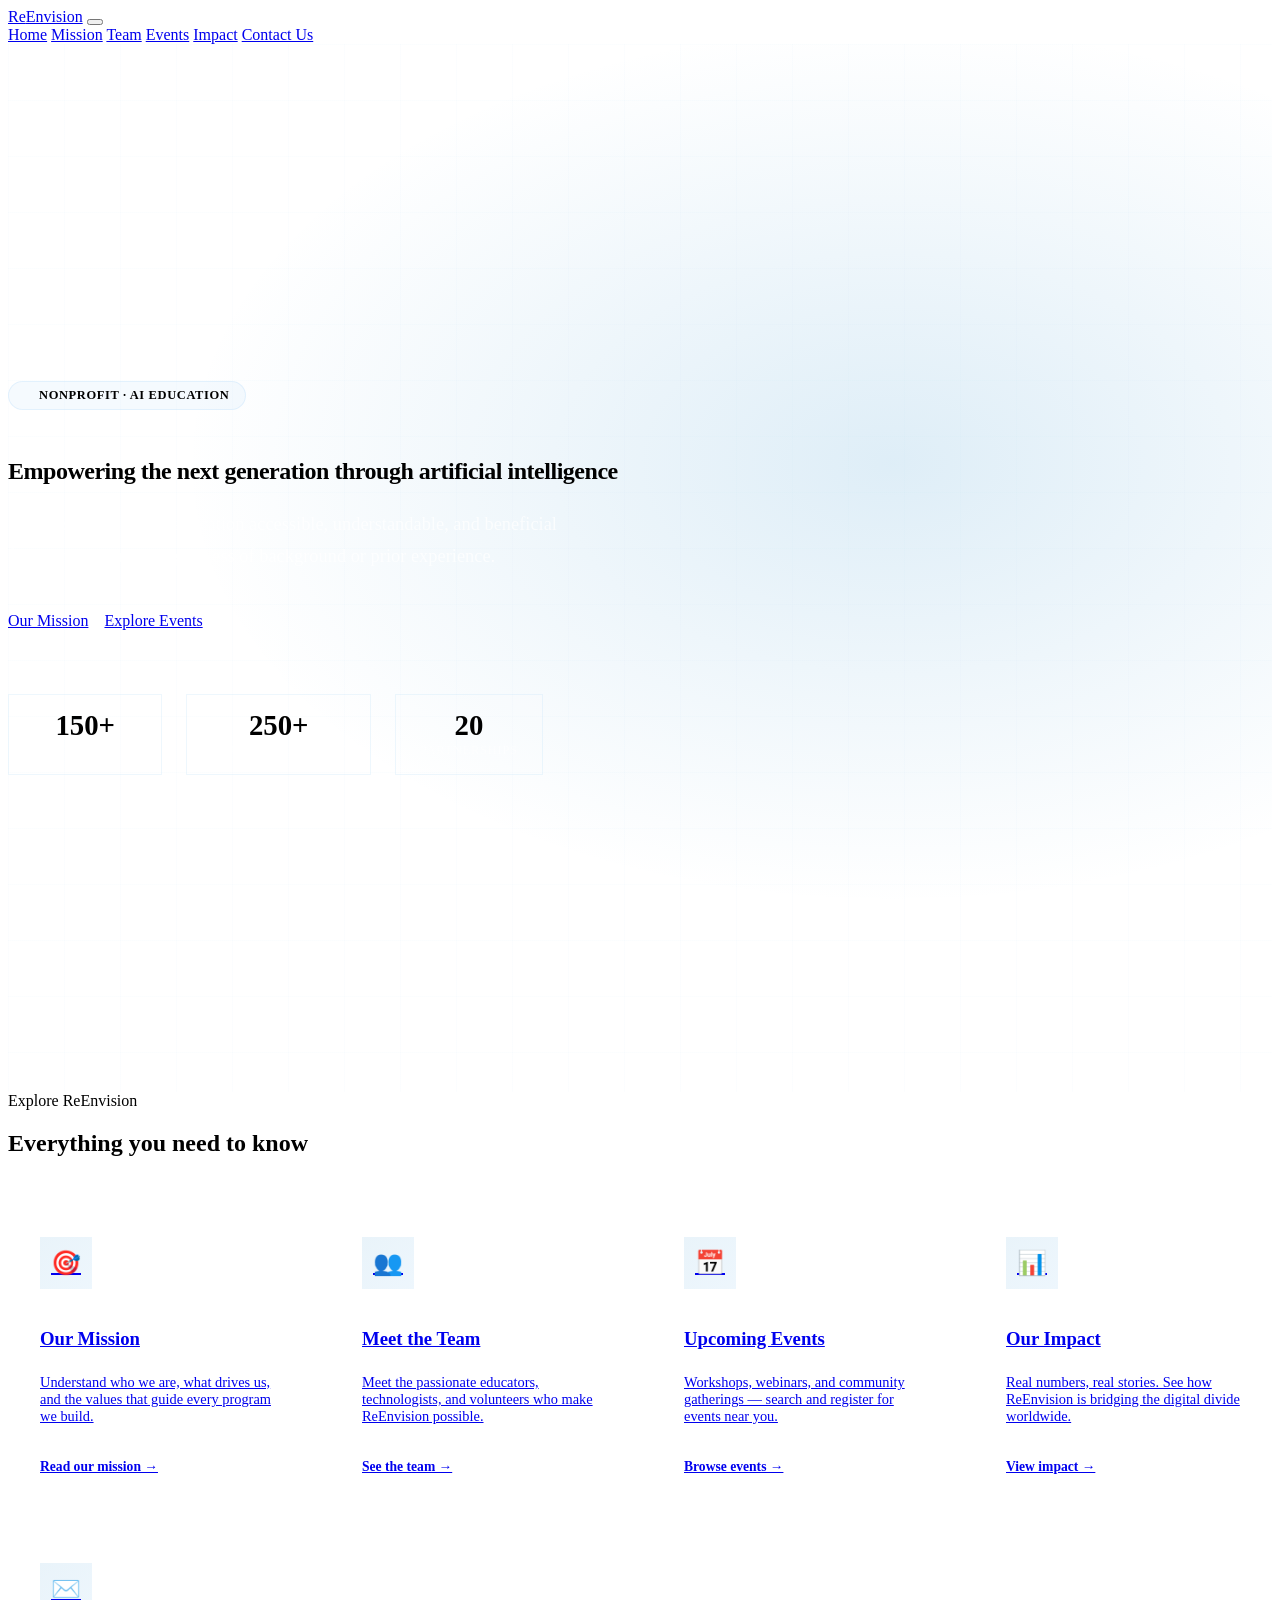
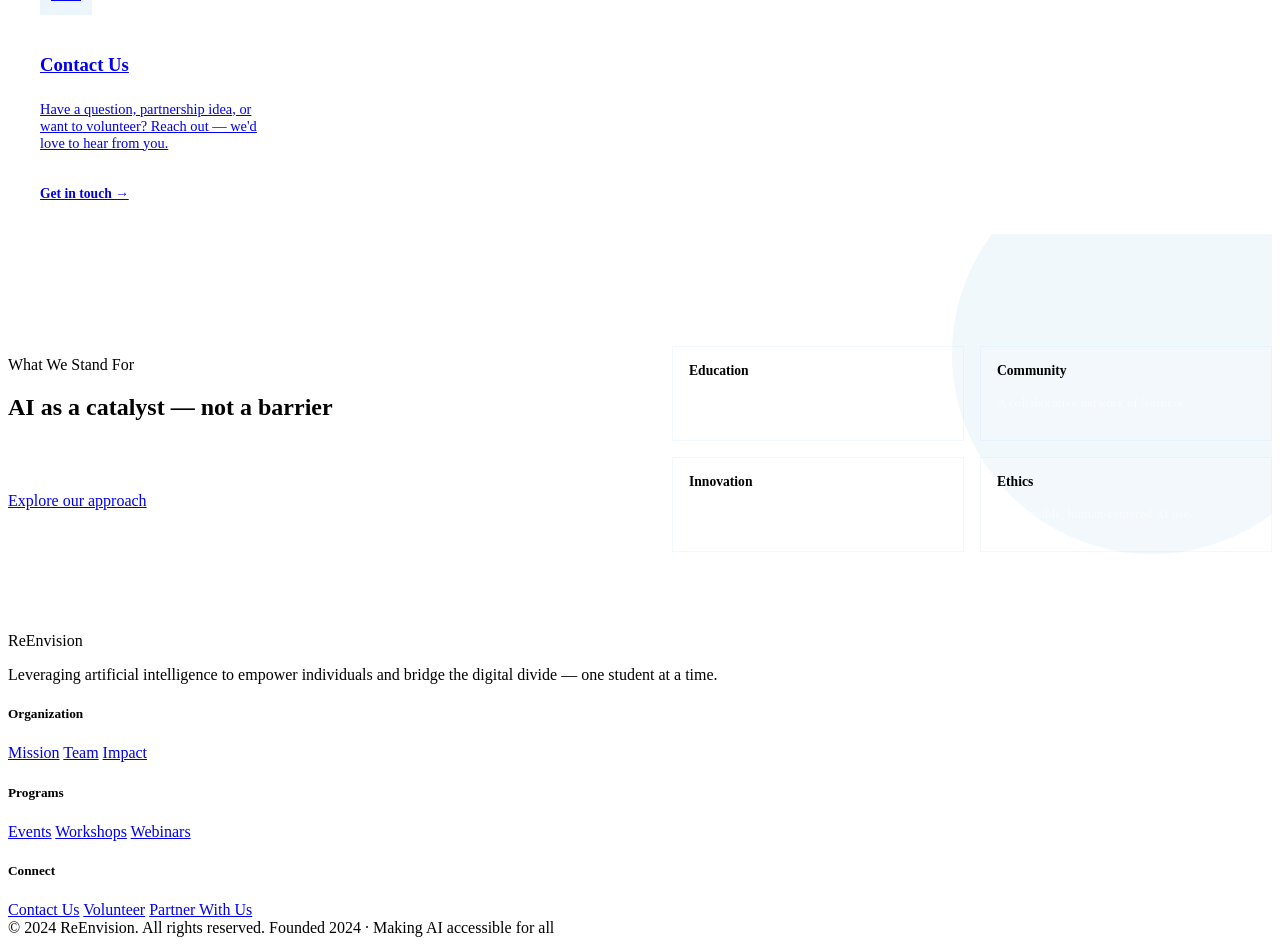
==== index.html @ 3df73516 "Add files via upload new files" ====
<!DOCTYPE html>
<html lang="en">
<head>
  <meta charset="UTF-8" />
  <meta name="viewport" content="width=device-width, initial-scale=1.0" />
  <title>ReEnvision — AI Education for Everyone</title>
  <link rel="stylesheet" href="style.css" />
  <style>
    /* ── Hero ── */
    .hero {
      background: linear-gradient(135deg, var(--navy) 0%, var(--mid-blue) 60%, #1a4a7a 100%);
      position: relative;
      overflow: hidden;
      padding: 120px 0 100px;
      min-height: 92vh;
      display: flex;
      align-items: center;
    }
    .hero::before {
      content: '';
      position: absolute;
      inset: 0;
      background: radial-gradient(ellipse 80% 60% at 70% 40%, rgba(74,159,212,0.18) 0%, transparent 70%);
    }
    .hero-grid-bg {
      position: absolute;
      inset: 0;
      background-image:
        linear-gradient(rgba(168,212,245,0.04) 1px, transparent 1px),
        linear-gradient(90deg, rgba(168,212,245,0.04) 1px, transparent 1px);
      background-size: 56px 56px;
    }
    .hero-content {
      position: relative;
      z-index: 2;
      max-width: 720px;
    }
    .hero-tag {
      display: inline-flex;
      align-items: center;
      gap: 8px;
      background: rgba(168,212,245,0.12);
      border: 1px solid rgba(168,212,245,0.25);
      border-radius: 100px;
      padding: 6px 16px;
      font-size: 0.78rem;
      font-weight: 600;
      color: var(--baby-blue);
      font-family: var(--font-display);
      letter-spacing: 0.05em;
      text-transform: uppercase;
      margin-bottom: 28px;
    }
    .hero-tag::before {
      content: '';
      width: 6px; height: 6px;
      background: var(--baby-blue);
      border-radius: 50%;
      animation: pulse 2s infinite;
    }
    @keyframes pulse {
      0%,100% { opacity: 1; transform: scale(1); }
      50%      { opacity: 0.5; transform: scale(1.4); }
    }
    .hero h1 {
      color: var(--white);
      margin-bottom: 24px;
      letter-spacing: -0.02em;
    }
    .hero h1 em {
      font-style: normal;
      color: var(--baby-blue);
    }
    .hero-sub {
      font-size: 1.15rem;
      color: rgba(255,255,255,0.72);
      margin-bottom: 40px;
      max-width: 560px;
      line-height: 1.7;
      font-family: var(--font-body);
    }
    .hero-btns { display: flex; gap: 16px; flex-wrap: wrap; }

    /* Floating stat chips */
    .hero-stats {
      display: flex;
      gap: 24px;
      margin-top: 64px;
      flex-wrap: wrap;
    }
    .stat-chip {
      background: rgba(255,255,255,0.06);
      border: 1px solid rgba(168,212,245,0.2);
      border-radius: var(--radius-md);
      padding: 16px 24px;
      text-align: center;
    }
    .stat-chip strong {
      display: block;
      font-family: var(--font-display);
      font-size: 1.8rem;
      font-weight: 800;
      color: var(--baby-blue);
      line-height: 1;
    }
    .stat-chip span {
      font-size: 0.78rem;
      color: rgba(255,255,255,0.55);
      text-transform: uppercase;
      letter-spacing: 0.06em;
    }

    /* ── Navigation Cards (Home Hub) ── */
    .nav-hub { background: var(--light-bg); }
    .hub-grid {
      display: grid;
      grid-template-columns: repeat(auto-fit, minmax(280px, 1fr));
      gap: 24px;
      margin-top: 48px;
    }
    .hub-card {
      background: var(--white);
      border: 1px solid var(--border);
      border-radius: var(--radius-md);
      padding: 32px;
      transition: var(--transition);
      box-shadow: var(--shadow-card);
      position: relative;
      overflow: hidden;
      display: flex;
      flex-direction: column;
    }
    .hub-card::before {
      content: '';
      position: absolute;
      top: 0; left: 0; right: 0;
      height: 3px;
      background: linear-gradient(90deg, var(--accent), var(--baby-blue));
      transform: scaleX(0);
      transform-origin: left;
      transition: var(--transition);
    }
    .hub-card:hover { transform: translateY(-6px); box-shadow: var(--shadow-hover); border-color: var(--baby-blue); }
    .hub-card:hover::before { transform: scaleX(1); }
    .hub-icon {
      width: 52px; height: 52px;
      background: linear-gradient(135deg, rgba(74,159,212,0.12), rgba(168,212,245,0.2));
      border-radius: var(--radius-sm);
      display: flex; align-items: center; justify-content: center;
      font-size: 1.5rem;
      margin-bottom: 20px;
    }
    .hub-card h3 { margin-bottom: 10px; }
    .hub-card p  { font-size: 0.9rem; flex: 1; }
    .hub-link {
      display: inline-flex;
      align-items: center;
      gap: 6px;
      margin-top: 20px;
      font-size: 0.85rem;
      font-weight: 600;
      color: var(--accent);
      font-family: var(--font-display);
      transition: var(--transition);
    }
    .hub-link:hover { gap: 10px; }

    /* ── Mission Strip ── */
    .mission-strip {
      background: linear-gradient(135deg, var(--navy), var(--mid-blue));
      color: var(--white);
      padding: 80px 0;
      position: relative;
      overflow: hidden;
    }
    .mission-strip::after {
      content: '';
      position: absolute;
      right: -80px; top: -80px;
      width: 400px; height: 400px;
      border-radius: 50%;
      background: rgba(74,159,212,0.08);
    }
    .mission-strip-inner {
      display: grid;
      grid-template-columns: 1fr 1fr;
      gap: 64px;
      align-items: center;
      position: relative;
      z-index: 1;
    }
    .mission-strip h2 { color: var(--white); }
    .mission-strip p { color: rgba(255,255,255,0.72); margin-top: 16px; }
    .pillars { margin-top: 32px; display: grid; grid-template-columns: 1fr 1fr; gap: 16px; }
    .pillar {
      background: rgba(255,255,255,0.06);
      border: 1px solid rgba(168,212,245,0.15);
      border-radius: var(--radius-sm);
      padding: 16px;
    }
    .pillar-name {
      font-family: var(--font-display);
      font-weight: 700;
      font-size: 0.85rem;
      color: var(--baby-blue);
      margin-bottom: 4px;
    }
    .pillar p { font-size: 0.82rem; color: rgba(255,255,255,0.6); }

    /* ── Responsive ── */
    @media (max-width: 768px) {
      .mission-strip-inner { grid-template-columns: 1fr; gap: 32px; }
      .hero { min-height: auto; padding: 80px 0 60px; }
    }
  </style>
</head>
<body>

<!-- ── Navigation ── -->
<nav class="nav">
  <div class="container nav-inner">
    <a class="nav-logo" href="index.html">Re<span>Envision</span></a>
    <button class="nav-toggle" aria-label="Toggle menu" onclick="this.nextElementSibling.classList.toggle('open')">
      <span></span><span></span><span></span>
    </button>
    <div class="nav-links">
      <a href="index.html" class="active">Home</a>
      <a href="mission.html">Mission</a>
      <a href="team.html">Team</a>
      <a href="events.html">Events</a>
      <a href="impact.html">Impact</a>
      <a href="contact.html" class="nav-cta">Contact Us</a>
    </div>
  </div>
</nav>

<!-- ── Hero ── -->
<section class="hero">
  <div class="hero-grid-bg"></div>
  <div class="container">
    <div class="hero-content">
      <div class="hero-tag">Nonprofit · AI Education</div>
      <h1>Empowering the next generation through <em>artificial intelligence</em></h1>
      <p class="hero-sub">ReEnvision makes AI education accessible, understandable, and beneficial for every student — regardless of background or prior experience.</p>
      <div class="hero-btns">
        <a href="mission.html" class="btn btn-primary">Our Mission</a>
        <a href="events.html" class="btn btn-outline">Explore Events</a>
      </div>
      <div class="hero-stats">
        <div class="stat-chip"><strong>150+</strong><span>Contributors</span></div>
        <div class="stat-chip"><strong>250+</strong><span>Hours of Content</span></div>
        <div class="stat-chip"><strong>20</strong><span>Partnerships</span></div>
      </div>
    </div>
  </div>
</section>

<!-- ── Hub Navigation ── -->
<section class="section nav-hub">
  <div class="container">
    <div class="text-center">
      <div class="eyebrow">Explore ReEnvision</div>
      <h2>Everything you need to know</h2>
      <div class="divider"></div>
    </div>
    <div class="hub-grid">
      <a href="mission.html" class="hub-card">
        <div class="hub-icon">🎯</div>
        <h3>Our Mission</h3>
        <p>Understand who we are, what drives us, and the values that guide every program we build.</p>
        <span class="hub-link">Read our mission →</span>
      </a>
      <a href="team.html" class="hub-card">
        <div class="hub-icon">👥</div>
        <h3>Meet the Team</h3>
        <p>Meet the passionate educators, technologists, and volunteers who make ReEnvision possible.</p>
        <span class="hub-link">See the team →</span>
      </a>
      <a href="events.html" class="hub-card">
        <div class="hub-icon">📅</div>
        <h3>Upcoming Events</h3>
        <p>Workshops, webinars, and community gatherings — search and register for events near you.</p>
        <span class="hub-link">Browse events →</span>
      </a>
      <a href="impact.html" class="hub-card">
        <div class="hub-icon">📊</div>
        <h3>Our Impact</h3>
        <p>Real numbers, real stories. See how ReEnvision is bridging the digital divide worldwide.</p>
        <span class="hub-link">View impact →</span>
      </a>
      <a href="contact.html" class="hub-card">
        <div class="hub-icon">✉️</div>
        <h3>Contact Us</h3>
        <p>Have a question, partnership idea, or want to volunteer? Reach out — we'd love to hear from you.</p>
        <span class="hub-link">Get in touch →</span>
      </a>
    </div>
  </div>
</section>

<!-- ── Mission Strip ── -->
<section class="mission-strip">
  <div class="container">
    <div class="mission-strip-inner">
      <div>
        <div class="eyebrow" style="color:var(--baby-blue)">What We Stand For</div>
        <h2>AI as a catalyst — not a barrier</h2>
        <p>We believe technology should uplift, not divide. ReEnvision exists to ensure that students from every background can participate in — and shape — the AI-powered future.</p>
        <a href="mission.html" class="btn btn-outline" style="margin-top:28px">Explore our approach</a>
      </div>
      <div class="pillars">
        <div class="pillar">
          <div class="pillar-name">Education</div>
          <p>Hands-on AI learning for all skill levels.</p>
        </div>
        <div class="pillar">
          <div class="pillar-name">Community</div>
          <p>A collaborative network of learners.</p>
        </div>
        <div class="pillar">
          <div class="pillar-name">Innovation</div>
          <p>Solving real problems with real tools.</p>
        </div>
        <div class="pillar">
          <div class="pillar-name">Ethics</div>
          <p>Responsible, human-centered AI use.</p>
        </div>
      </div>
    </div>
  </div>
</section>

<!-- ── Footer ── -->
<footer class="footer">
  <div class="container">
    <div class="footer-grid">
      <div class="footer-brand">
        <div class="footer-logo">Re<span>Envision</span></div>
        <p>Leveraging artificial intelligence to empower individuals and bridge the digital divide — one student at a time.</p>
      </div>
      <div class="footer-col">
        <h5>Organization</h5>
        <a href="mission.html">Mission</a>
        <a href="team.html">Team</a>
        <a href="impact.html">Impact</a>
      </div>
      <div class="footer-col">
        <h5>Programs</h5>
        <a href="events.html">Events</a>
        <a href="events.html">Workshops</a>
        <a href="events.html">Webinars</a>
      </div>
      <div class="footer-col">
        <h5>Connect</h5>
        <a href="contact.html">Contact Us</a>
        <a href="contact.html">Volunteer</a>
        <a href="contact.html">Partner With Us</a>
      </div>
    </div>
    <div class="footer-bottom">
      <span>© 2024 ReEnvision. All rights reserved.</span>
      <span>Founded 2024 · Making AI accessible for all</span>
    </div>
  </div>
</footer>

</body>
</html>
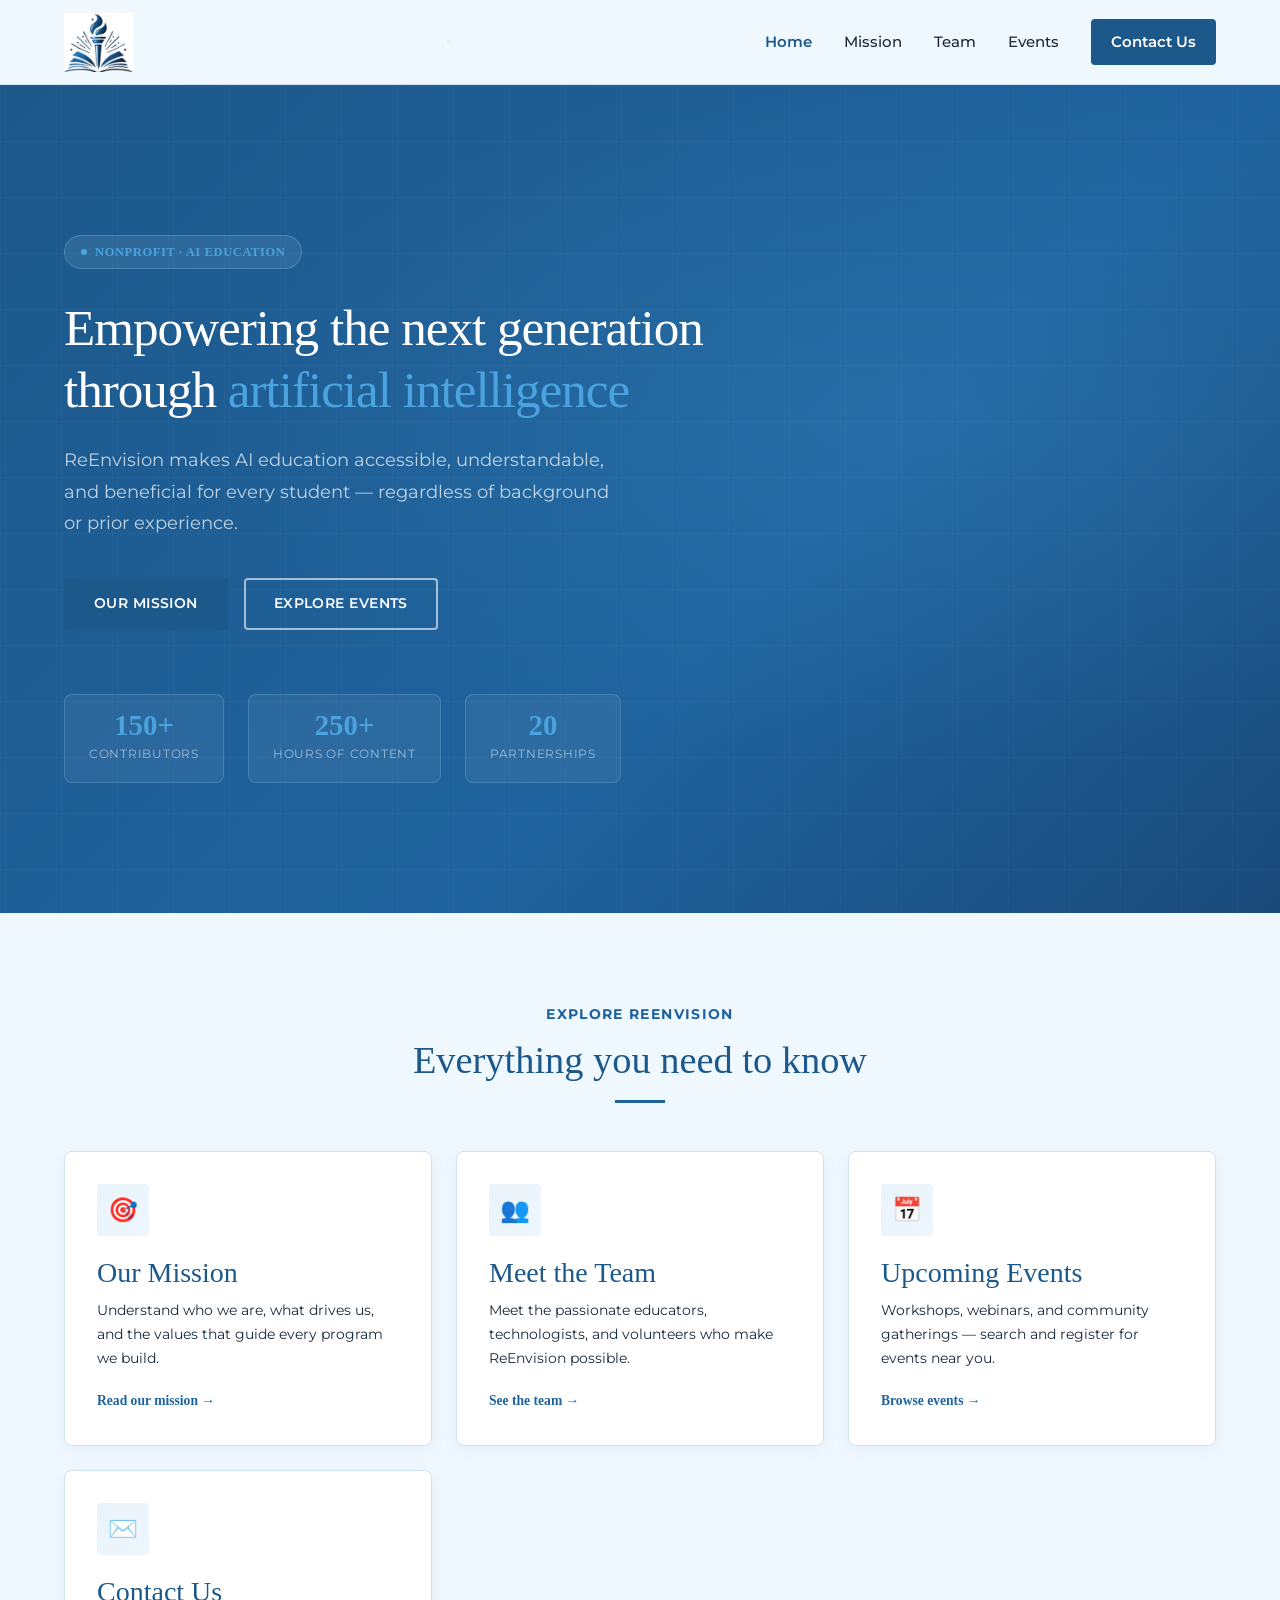
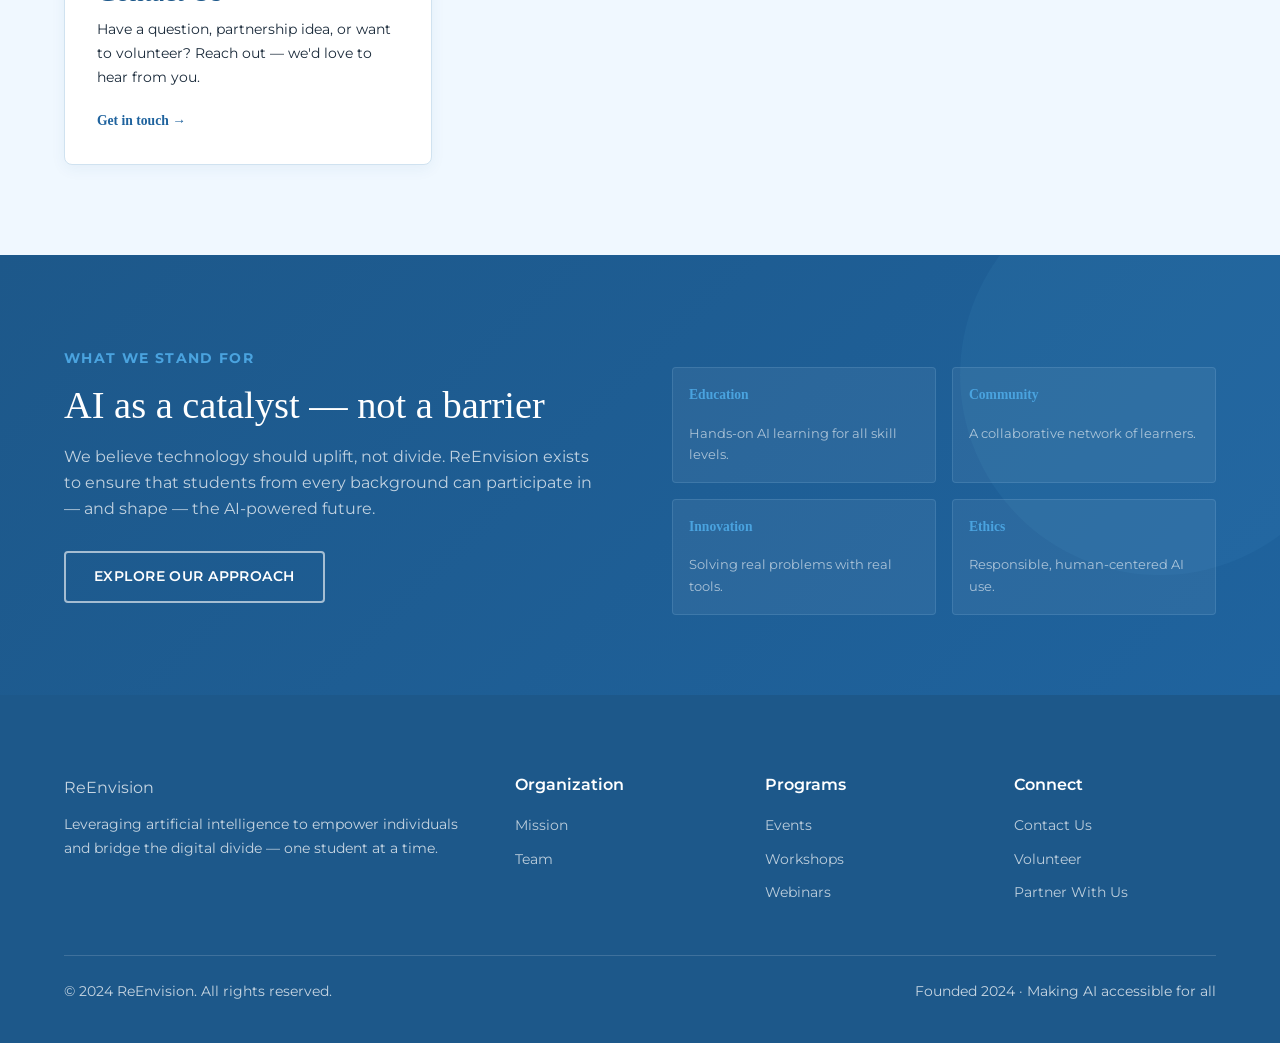
==== commit 9bfb5130: "Add files via upload" ====
--- a/index.html
+++ b/index.html
@@ -219,7 +219,7 @@
 <!-- ── Navigation ── -->
 <nav class="nav">
   <div class="container nav-inner">
-    <a class="nav-logo" href="index.html">Re<span>Envision</span></a>
+    <a class="nav-logo" href="index.html"><img src="reenvisionlogo.png" alt="ReEnvision Logo" class="logo-img"></a>
     <button class="nav-toggle" aria-label="Toggle menu" onclick="this.nextElementSibling.classList.toggle('open')">
       <span></span><span></span><span></span>
     </button>
@@ -228,7 +228,7 @@
       <a href="mission.html">Mission</a>
       <a href="team.html">Team</a>
       <a href="events.html">Events</a>
-      <a href="impact.html">Impact</a>
+     
       <a href="contact.html" class="nav-cta">Contact Us</a>
     </div>
   </div>
@@ -282,12 +282,6 @@
         <p>Workshops, webinars, and community gatherings — search and register for events near you.</p>
         <span class="hub-link">Browse events →</span>
       </a>
-      <a href="impact.html" class="hub-card">
-        <div class="hub-icon">📊</div>
-        <h3>Our Impact</h3>
-        <p>Real numbers, real stories. See how ReEnvision is bridging the digital divide worldwide.</p>
-        <span class="hub-link">View impact →</span>
-      </a>
       <a href="contact.html" class="hub-card">
         <div class="hub-icon">✉️</div>
         <h3>Contact Us</h3>
@@ -342,7 +336,6 @@
         <h5>Organization</h5>
         <a href="mission.html">Mission</a>
         <a href="team.html">Team</a>
-        <a href="impact.html">Impact</a>
       </div>
       <div class="footer-col">
         <h5>Programs</h5>
@@ -365,4 +358,4 @@
 </footer>
 
 </body>
-</html>+</html>
--- a/style.css
+++ b/style.css
@@ -0,0 +1,354 @@
+/* ==========================================================================
+   GOOGLE FONTS - BRAND DIRECTIVES
+   ========================================================================== */
+@import url('https://fonts.googleapis.com/css2?family=Montserrat:ital,wght@0,300;0,400;0,500;0,600;0,700;1,400&display=swap');
+
+/* ==========================================================================
+   1. GLOBAL VARIABLES & DESIGN SYSTEM (ADHERING TO BRANDING BOOK)
+   ========================================================================== */
+:root {
+  /* Brand Approved Palette */
+  --navy: #1d588a;          /* Main Deep Blue: Trust & Stability */
+  --mid-blue: #1f639e;      /* Accent Blue: Innovation & Growth */
+  --baby-blue: #4aa3df;     /* Supporting Contrast Tint */
+  --accent: #1f639e;        /* Action Primary */
+  --white: #ffffff;
+  --light-bg: #F0F8FF;      /* Ice Blue: Openness & Equality */
+  --text-dark: #1a2a3a;     /* Off-black charcoal for readability */
+  --text-mid: #4a5a6a;
+  --border: #d0e2f0;
+
+  /* Brand Typography Directives */
+  --font-display: 'Garamond', 'Times New Roman', serif; /* Approved Headings */
+  --font-body: 'Montserrat', sans-serif;                /* Approved Body Text */
+
+  /* Structural Accents */
+  --radius-sm: 4px;
+  --radius-md: 8px;
+  --transition: all 0.25s ease-in-out;
+  --shadow-card: 0 4px 15px rgba(29, 88, 138, 0.06);
+}
+
+/* ==========================================================================
+   2. BASE STYLES & RESET
+   ========================================================================== */
+*, *::before, *::after {
+  box-sizing: border-box;
+  margin: 0;
+  padding: 0;
+}
+
+body {
+  font-family: var(--font-body);
+  background-color: var(--white);
+  color: var(--text-dark);
+  line-height: 1.65;
+  font-size: 16px;
+}
+
+a {
+  text-decoration: none;
+  color: inherit;
+  transition: var(--transition);
+}
+
+/* ==========================================================================
+   3. STRUCTURAL LAYOUT UTILITIES
+   ========================================================================== */
+.container {
+  width: 100%;
+  max-width: 1200px;
+  margin: 0 auto;
+  padding: 0 24px;
+}
+
+.section {
+  padding: 90px 0;
+}
+
+.text-center { text-align: center; }
+
+.divider {
+  width: 50px;
+  height: 3px;
+  background: var(--mid-blue);
+  margin: 16px auto 32px;
+}
+
+.eyebrow {
+  font-family: var(--font-body);
+  font-size: 0.85rem;
+  font-weight: 700;
+  text-transform: uppercase;
+  letter-spacing: 0.1em;
+  color: var(--mid-blue);
+  margin-bottom: 12px;
+}
+
+/* Heading Treatments (Garamond/Serif Stack) */
+h1, h2, h3, h4, h5, h6 {
+  font-family: var(--font-display);
+  color: var(--navy);
+  font-weight: normal; /* Classic editorial appearance */
+  line-height: 1.2;
+}
+
+h1 { font-size: 3.2rem; margin-bottom: 20px; }
+h2 { font-size: 2.4rem; margin-bottom: 16px; }
+h3 { font-size: 1.75rem; margin-bottom: 12px; }
+
+/* ==========================================================================
+   4. NAVIGATION BAR (FIXING LOGO CONTRAST & MAKING IT BIGGER)
+   ========================================================================== */
+.nav {
+  position: sticky;
+  top: 0;
+  z-index: 1000;
+  background: var(--light-bg); /* Use ice-blue backdrop to support blue logo variants */
+  border-bottom: 1px solid var(--border);
+  padding: 12px 0;
+}
+
+.nav-inner {
+  display: flex;
+  justify-content: space-between;
+  align-items: center;
+}
+
+.nav-logo {
+  display: flex;
+  align-items: center;
+}
+
+.logo-img {
+  height: 60px;               /* Change 1: Expanded from 42px to make the logo prominent */
+  width: auto;                /* Retains original asset aspect ratio scale */
+  display: block;
+  object-fit: contain;
+}
+
+.nav-links {
+  display: flex;
+  align-items: center;
+  gap: 32px;
+}
+
+.nav-links a {
+  color: var(--text-dark);
+  font-size: 0.95rem;
+  font-weight: 500;
+}
+
+.nav-links a:hover,
+.nav-links a.active {
+  color: var(--navy);
+  font-weight: 600;
+}
+
+.nav-links .nav-cta {
+  background: var(--navy);
+  color: var(--white);
+  padding: 10px 20px;
+  border-radius: var(--radius-sm);
+  font-weight: 600;
+}
+
+.nav-links .nav-cta:hover,
+.nav-links .nav-cta:focus,
+.nav-links .nav-cta:visited,
+.nav-links .nav-cta.active {
+  color: var(--white);
+}
+
+.nav-links .nav-cta:hover {
+  background: var(--mid-blue);
+}
+
+/* ==========================================================================
+   5. BUTTON COMPONENTS
+   ========================================================================== */
+.btn {
+  display: inline-flex;
+  align-items: center;
+  justify-content: center;
+  padding: 12px 28px;
+  font-family: var(--font-body);
+  font-size: 0.9rem;
+  font-weight: 600;
+  letter-spacing: 0.03em;
+  text-transform: uppercase;
+  border-radius: var(--radius-sm);
+  transition: var(--transition);
+  border: 2px solid transparent;
+  cursor: pointer;
+}
+
+.btn-primary {
+  background: var(--navy);
+  color: var(--white);
+}
+
+.btn-primary:hover {
+  background: var(--mid-blue);
+  transform: translateY(-1px);
+}
+
+.btn-outline {
+  background: transparent;
+  border-color: rgba(255, 255, 255, 0.6);
+  color: var(--white);
+}
+
+.btn-outline:hover {
+  background: rgba(255, 255, 255, 0.15);
+  border-color: var(--white);
+}
+
+.btn-outline-dark {
+  background: transparent;
+  border-color: var(--navy);
+  color: var(--navy);
+}
+
+.btn-outline-dark:hover {
+  background: var(--light-bg);
+}
+
+/* ==========================================================================
+   6. GRID & LAYOUT UTILITIES
+   ========================================================================== */
+.team-grid {
+  display: grid;
+  grid-template-columns: repeat(auto-fill, minmax(280px, 1fr));
+  gap: 32px;
+}
+
+.team-card {
+  background: var(--white);
+  border: 1px solid var(--border);
+  border-radius: var(--radius-md);
+  padding: 32px 24px;
+  text-align: center;
+  box-shadow: var(--shadow-card);
+}
+
+.team-avatar {
+  width: 64px;
+  height: 64px;
+  background: var(--light-bg);
+  color: var(--navy);
+  border-radius: 50%;
+  display: flex;
+  align-items: center;
+  justify-content: center;
+  margin: 0 auto 16px;
+  font-weight: bold;
+}
+
+/* Footer Layout */
+.footer {
+  background: var(--navy); /* Stable corporate bottom frame */
+  color: rgba(255, 255, 255, 0.75);
+  padding: 80px 0 40px;
+}
+
+.footer h5 {
+  color: var(--white);
+  font-family: var(--font-body);
+  font-weight: 600;
+  font-size: 1rem;
+  margin-bottom: 20px;
+}
+
+.footer-grid {
+  display: grid;
+  grid-template-columns: 2fr repeat(3, 1fr);
+  gap: 48px;
+  margin-bottom: 40px;
+}
+
+.footer-brand p {
+  font-size: 0.9rem;
+  margin-top: 12px;
+}
+
+.footer-col a {
+  display: block;
+  color: rgba(255, 255, 255, 0.7);
+  margin-bottom: 10px;
+  font-size: 0.9rem;
+}
+
+.footer-col a:hover {
+  color: var(--white);
+  text-decoration: underline;
+}
+
+.footer-bottom {
+  border-top: 1px solid rgba(255, 255, 255, 0.15);
+  padding-top: 24px;
+  display: flex;
+  justify-content: space-between;
+  font-size: 0.85rem;
+}
+
+/* ==========================================================================
+   7. CONTACT HERO CONTRAST FIXES (OVERRIDING TIMELINE PROSE BLOCKS)
+   ========================================================================== */
+/* Change 2: Targets the dark hero block wrapper to pull clean text separation */
+.page-hero-inner .eyebrow {
+  color: #F0F8FF !important;       /* Re-adjusts small label text to brand ice-blue */
+  font-weight: 700;
+  text-shadow: 0 1px 3px rgba(0, 0, 0, 0.25);
+}
+
+.page-hero-inner h1 {
+  color: #ffffff !important;        /* Forces titles to 100% white against gradients */
+  text-shadow: 0 2px 10px rgba(0, 0, 0, 0.2);
+}
+
+.page-hero-inner p {
+  color: rgba(255, 255, 255, 0.88) !important; /* Forces supporting text elements readable */
+}
+/* ==========================================================================
+   CONTACT US HERO TEXT OVERLAP & CONTRAST FIX
+   ========================================================================== */
+/* 1. Force the background to apply cleanly across the whole block */
+.page-hero {
+  background: linear-gradient(135deg, #1d588a 0%, #1f639e 100%) !important;
+  padding: 100px 0 80px !important;
+}
+
+/* 2. Target the Eyebrow ("Contact Us") to use high-contrast Ice Blue */
+.page-hero .eyebrow,
+.page-hero-inner .eyebrow,
+.page-hero div.eyebrow {
+  color: #F0F8FF !important;
+  font-weight: 700 !important;
+  letter-spacing: 0.1em !important;
+  display: block !important;
+  margin-bottom: 12px !important;
+}
+
+/* 3. Force the main Title ("We'd Love to Hear From You") to crisp 100% white */
+.page-hero h1,
+.page-hero-inner h1,
+.page-hero h2,
+.page-hero-inner h2 {
+  color: #ffffff !important;
+  font-family: 'Garamond', 'Times New Roman', serif !important;
+  font-size: 3.2rem !important;
+  font-weight: normal !important;
+  line-height: 1.2 !important;
+  margin-top: 0 !important;
+  margin-bottom: 16px !important;
+}
+
+/* 4. Force any description subtext to be light and fully readable */
+.page-hero p,
+.page-hero-inner p {
+  color: rgba(255, 255, 255, 0.9) !important;
+  font-family: 'Montserrat', sans-serif !important;
+  font-size: 1.1rem !important;
+  max-width: 600px !important;
+}
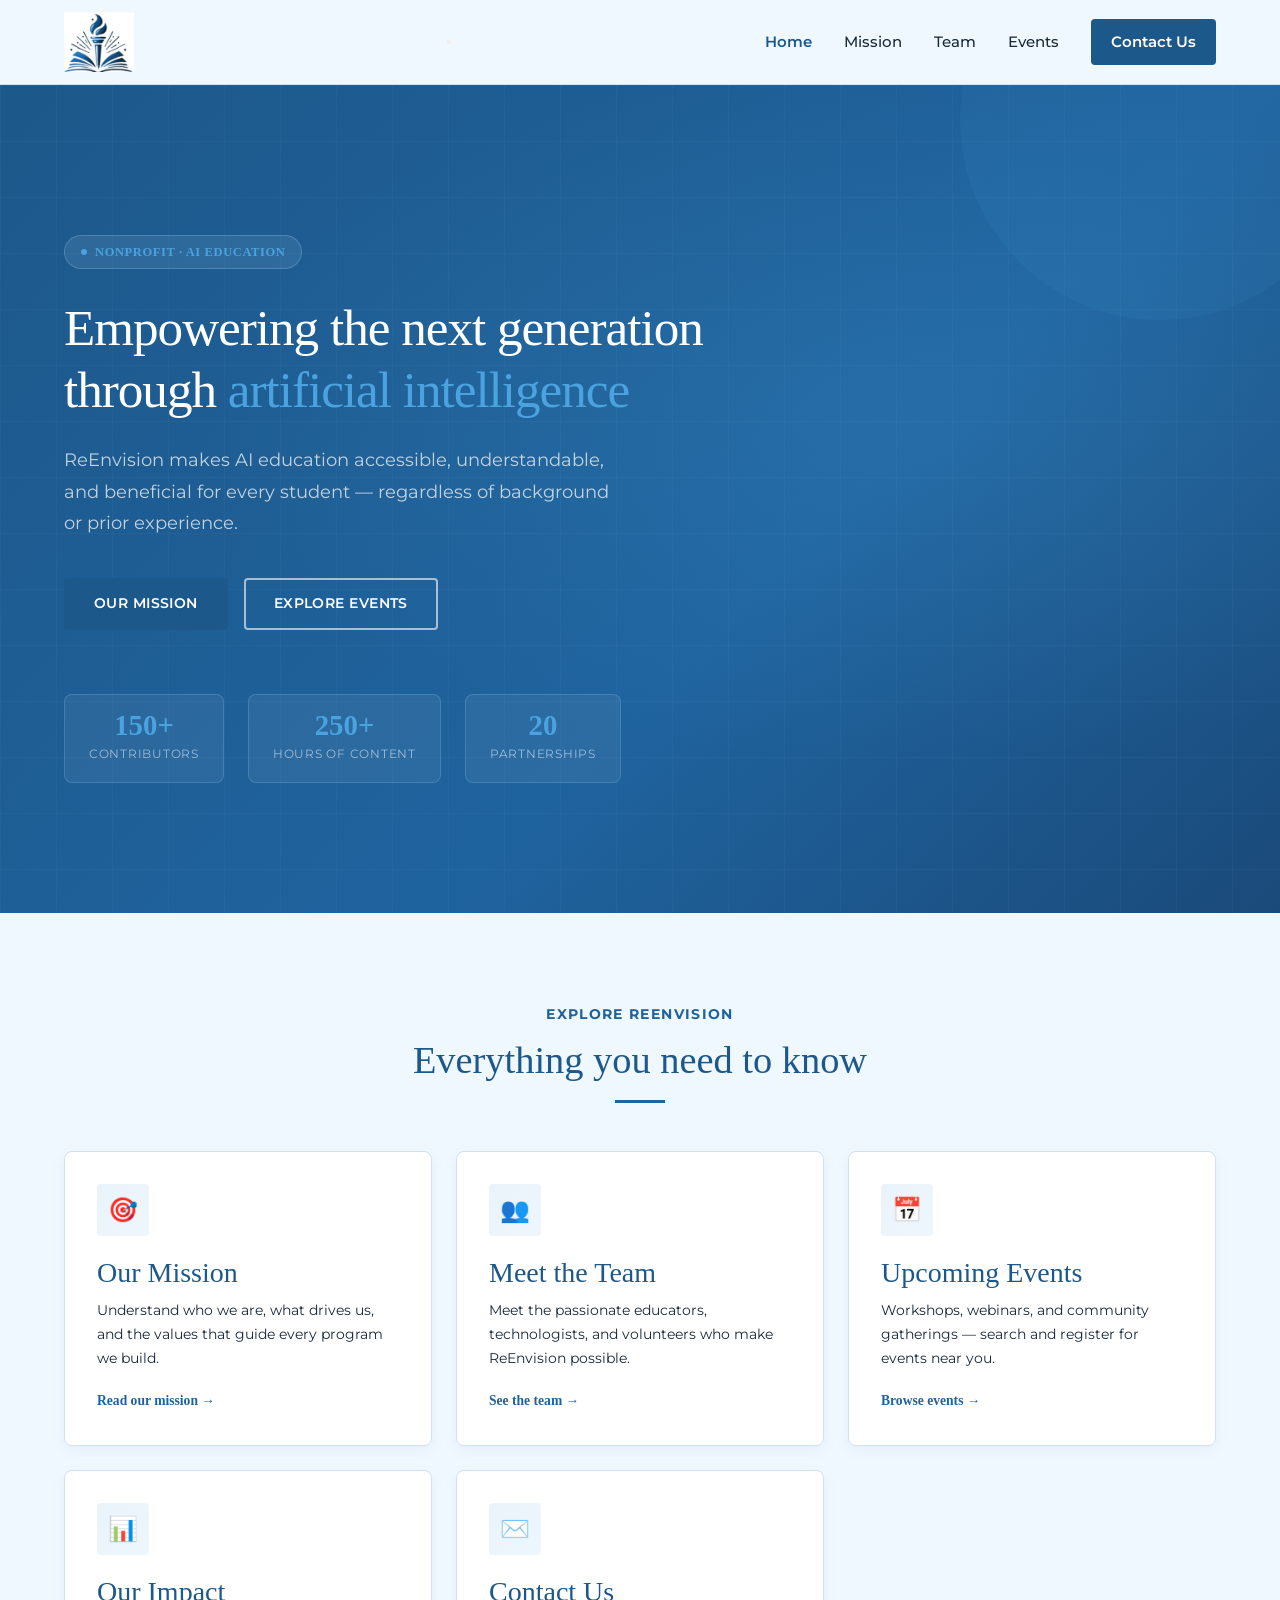
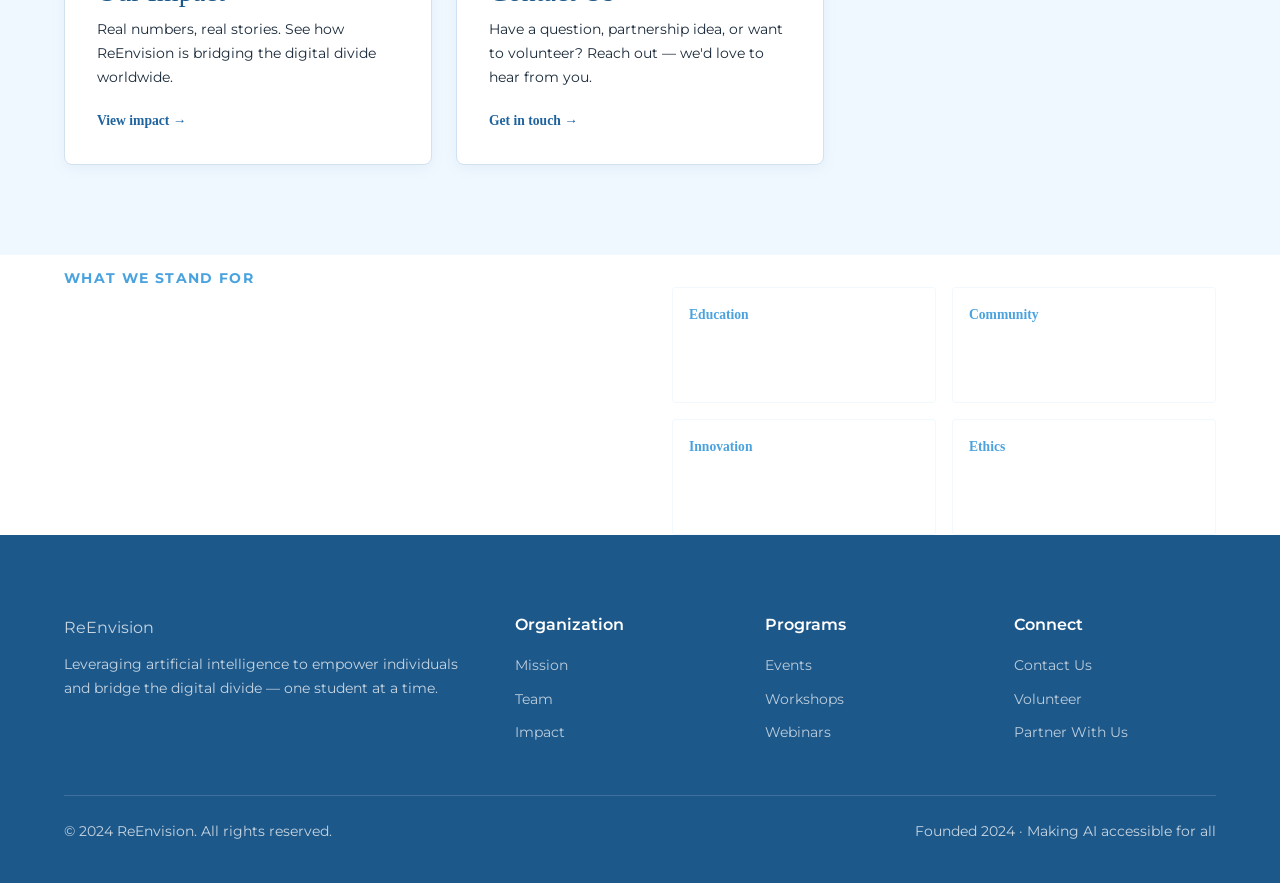
==== commit d25499d2: "Update index.html" ====
--- a/index.html
+++ b/index.html
@@ -165,6 +165,11 @@
     }
     .hub-link:hover { gap: 10px; }
 
+  Also update the CSS under your `/* ── Mission Strip ── */` section so the image stays responsive on mobile.
+
+Replace that block of styles with this code:
+
+```css
     /* ── Mission Strip ── */
     .mission-strip {
       background: linear-gradient(135deg, var(--navy), var(--mid-blue));
@@ -209,9 +214,12 @@
 
     /* ── Responsive ── */
     @media (max-width: 768px) {
-      .mission-strip-inner { grid-template-columns: 1fr; gap: 32px; }
+      .mission-strip-inner { grid-template-columns: 1fr; gap: 40px; }
+      .mission-strip-inner div img { min-height: 260px !important; }
       .hero { min-height: auto; padding: 80px 0 60px; }
     }
+
+```
   </style>
 </head>
 <body>
@@ -281,6 +289,12 @@
         <h3>Upcoming Events</h3>
         <p>Workshops, webinars, and community gatherings — search and register for events near you.</p>
         <span class="hub-link">Browse events →</span>
+      </a>
+      <a href="impact.html" class="hub-card">
+        <div class="hub-icon">📊</div>
+        <h3>Our Impact</h3>
+        <p>Real numbers, real stories. See how ReEnvision is bridging the digital divide worldwide.</p>
+        <span class="hub-link">View impact →</span>
       </a>
       <a href="contact.html" class="hub-card">
         <div class="hub-icon">✉️</div>
@@ -336,6 +350,7 @@
         <h5>Organization</h5>
         <a href="mission.html">Mission</a>
         <a href="team.html">Team</a>
+        <a href="impact.html">Impact</a>
       </div>
       <div class="footer-col">
         <h5>Programs</h5>
